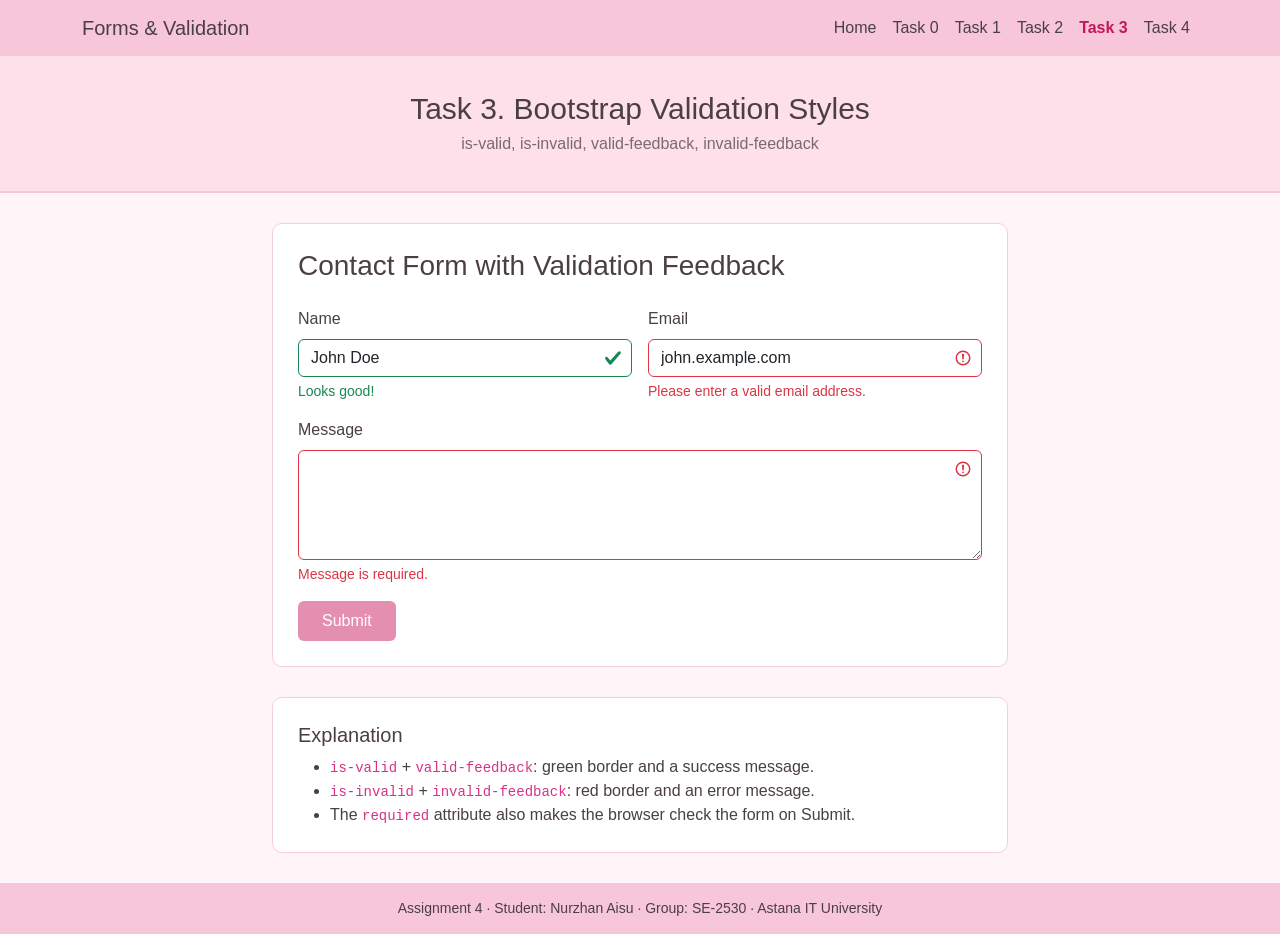
==== task3-feedback.html @ 20d72f4f "Add files via upload" ====
<!DOCTYPE html>
<html lang="en">
<head>
  <meta charset="UTF-8">
  <meta name="viewport" content="width=device-width, initial-scale=1">
  <title>Task 3. Bootstrap Validation Styles | Assignment 4</title>
  <link href="https://cdn.jsdelivr.net/npm/bootstrap@5.3.3/dist/css/bootstrap.min.css" rel="stylesheet">
  <link href="css/style.css" rel="stylesheet">
</head>
<body>

  <nav class="navbar navbar-expand-lg">
    <div class="container">
      <a class="navbar-brand" href="index.html">Forms &amp; Validation</a>
      <button class="navbar-toggler" type="button" data-bs-toggle="collapse" data-bs-target="#menu">
        <span class="navbar-toggler-icon"></span>
      </button>
      <div class="collapse navbar-collapse" id="menu">
        <ul class="navbar-nav ms-auto">
          <li class="nav-item"><a class="nav-link" href="index.html">Home</a></li><li class="nav-item"><a class="nav-link" href="task0-contact.html">Task 0</a></li><li class="nav-item"><a class="nav-link" href="task1-validation.html">Task 1</a></li><li class="nav-item"><a class="nav-link" href="task2-bootstrap.html">Task 2</a></li><li class="nav-item"><a class="nav-link active" href="task3-feedback.html">Task 3</a></li><li class="nav-item"><a class="nav-link" href="task4-registration.html">Task 4</a></li>
        </ul>
      </div>
    </div>
  </nav>

  <header class="page-header">
    <div class="container">
      <h1>Task 3. Bootstrap Validation Styles</h1>
      <p>is-valid, is-invalid, valid-feedback, invalid-feedback</p>
    </div>
  </header>

  <main class="container">
    <div class="row justify-content-center">
      <div class="col-lg-8">
        <div class="form-card">
          <h3 class="mb-4">Contact Form with Validation Feedback</h3>
          <form action="#" method="post">
            <div class="row g-3">

              <div class="col-md-6">
                <label for="name" class="form-label">Name</label>
                <input type="text" class="form-control is-valid" id="name" value="John Doe" required>
                <div class="valid-feedback">Looks good!</div>
              </div>

              <div class="col-md-6">
                <label for="email" class="form-label">Email</label>
                <input type="email" class="form-control is-invalid" id="email" value="john.example.com" required>
                <div class="invalid-feedback">Please enter a valid email address.</div>
              </div>

              <div class="col-12">
                <label for="message" class="form-label">Message</label>
                <textarea class="form-control is-invalid" id="message" rows="4" required></textarea>
                <div class="invalid-feedback">Message is required.</div>
              </div>

              <div class="col-12">
                <button type="submit" class="btn btn-main">Submit</button>
              </div>
            </div>
          </form>
        </div>

        <div class="form-card">
          <h5>Explanation</h5>
          <ul class="mb-0">
            <li><code>is-valid</code> + <code>valid-feedback</code>: green border and a success message.</li>
            <li><code>is-invalid</code> + <code>invalid-feedback</code>: red border and an error message.</li>
            <li>The <code>required</code> attribute also makes the browser check the form on Submit.</li>
          </ul>
        </div>
      </div>
    </div>
  </main>

  <footer>Assignment 4 &middot; Student: Nurzhan Aisu &middot; Group: SE-2530 &middot; Astana IT University</footer>

  <script src="https://cdn.jsdelivr.net/npm/bootstrap@5.3.3/dist/js/bootstrap.bundle.min.js"></script>
</body>
</html>
---- css/style.css ----
body {
  background: #fff5f8;
  font-family: Arial, Helvetica, sans-serif;
  color: #4a3f45;
  min-height: 100vh;
  display: flex;
  flex-direction: column;
}

main { flex: 1; }

.navbar { background: #f7c6d9; }
.navbar .navbar-brand,
.navbar .nav-link { color: #4a3f45; }
.navbar .nav-link:hover,
.navbar .nav-link.active { color: #c2185b; font-weight: bold; }
.navbar-toggler { border-color: #4a3f45; }

.page-header {
  background: #fde0ea;
  padding: 35px 0;
  margin-bottom: 30px;
  text-align: center;
  border-bottom: 2px solid #f7c6d9;
}
.page-header h1 { font-size: 30px; margin-bottom: 5px; }
.page-header p { margin: 0; color: #7a6a72; }


.form-card {
  background: #ffffff;
  border: 1px solid #f3cfdb;
  border-radius: 10px;
  padding: 25px;
  margin-bottom: 30px;
}

.btn-main {
  background: #e58fb0;
  color: #fff;
  border: none;
  border-radius: 6px;
  padding: 8px 24px;
}
.btn-main:hover { background: #d4759a; color: #fff; }

.task-card {
  background: #fff;
  border: 1px solid #f3cfdb;
  border-radius: 10px;
  padding: 20px;
  height: 100%;
}
.task-card h5 { color: #c2185b; }

.plain-form label {
  display: block;
  font-weight: bold;
  margin-top: 12px;
  margin-bottom: 4px;
}
.plain-form input[type="text"],
.plain-form input[type="email"],
.plain-form input[type="tel"],
.plain-form input[type="number"],
.plain-form textarea {
  width: 100%;
  padding: 8px 10px;
  border: 1px solid #e3b8c9;
  border-radius: 6px;
  font-size: 16px;
}
.plain-form button {
  margin-top: 18px;
  background: #e58fb0;
  color: #fff;
  border: none;
  padding: 8px 24px;
  border-radius: 6px;
  font-size: 16px;
  cursor: pointer;
}
.plain-form button:hover { background: #d4759a; }

footer {
  background: #f7c6d9;
  text-align: center;
  padding: 15px 0;
  font-size: 14px;
}
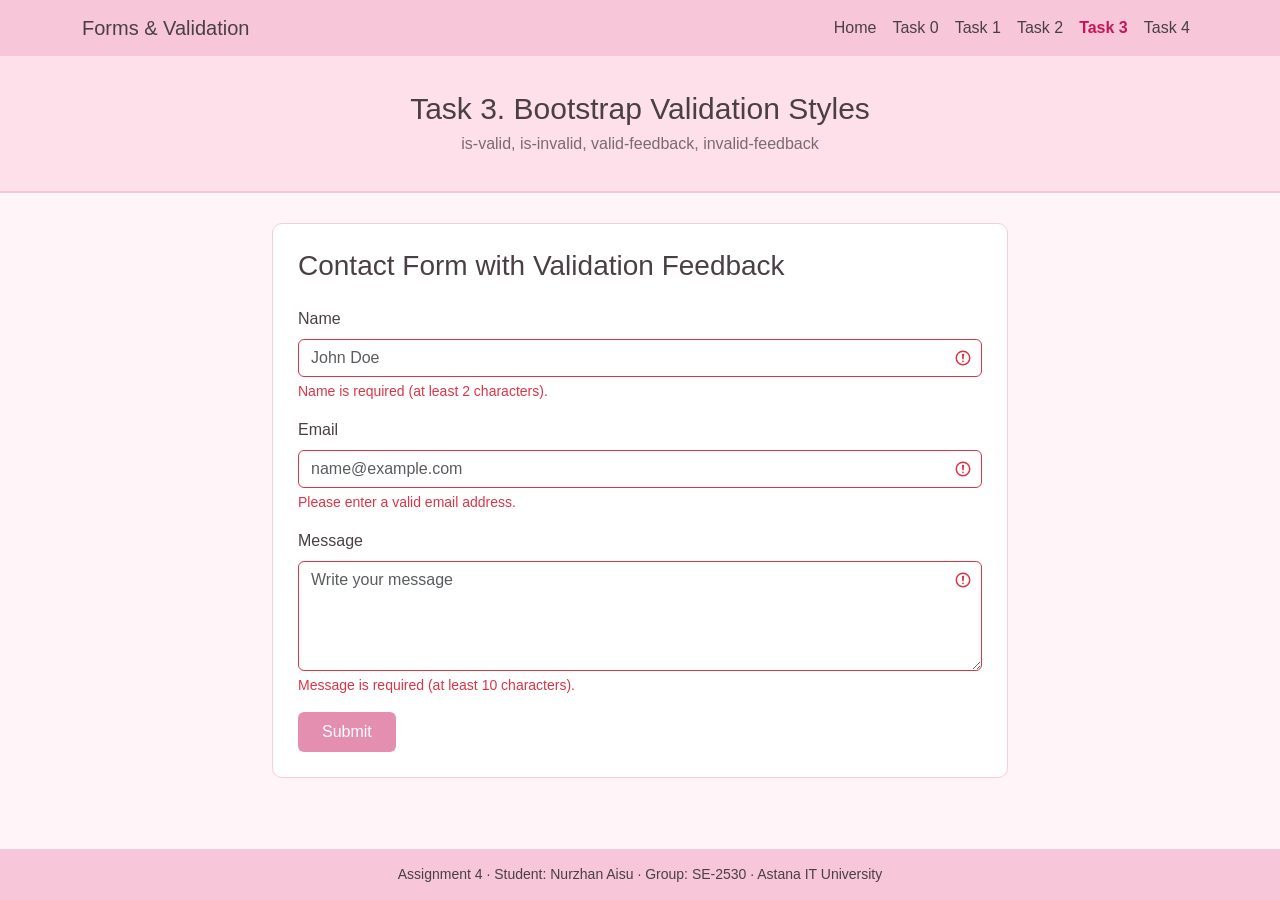
==== commit 40ebc09c: "Update task3-feedback.html" ====
--- a/task3-feedback.html
+++ b/task3-feedback.html
@@ -17,12 +17,16 @@
       </button>
       <div class="collapse navbar-collapse" id="menu">
         <ul class="navbar-nav ms-auto">
-          <li class="nav-item"><a class="nav-link" href="index.html">Home</a></li><li class="nav-item"><a class="nav-link" href="task0-contact.html">Task 0</a></li><li class="nav-item"><a class="nav-link" href="task1-validation.html">Task 1</a></li><li class="nav-item"><a class="nav-link" href="task2-bootstrap.html">Task 2</a></li><li class="nav-item"><a class="nav-link active" href="task3-feedback.html">Task 3</a></li><li class="nav-item"><a class="nav-link" href="task4-registration.html">Task 4</a></li>
+          <li class="nav-item"><a class="nav-link" href="index.html">Home</a></li>
+          <li class="nav-item"><a class="nav-link" href="task0-contact.html">Task 0</a></li>
+          <li class="nav-item"><a class="nav-link" href="task1-validation.html">Task 1</a></li>
+          <li class="nav-item"><a class="nav-link" href="task2-bootstrap.html">Task 2</a></li>
+          <li class="nav-item"><a class="nav-link active" href="task3-feedback.html">Task 3</a></li>
+          <li class="nav-item"><a class="nav-link" href="task4-registration.html">Task 4</a></li>
         </ul>
       </div>
     </div>
   </nav>
-
   <header class="page-header">
     <div class="container">
       <h1>Task 3. Bootstrap Validation Styles</h1>
@@ -33,44 +37,42 @@
   <main class="container">
     <div class="row justify-content-center">
       <div class="col-lg-8">
+
         <div class="form-card">
           <h3 class="mb-4">Contact Form with Validation Feedback</h3>
-          <form action="#" method="post">
+
+          <form action="#" method="post" class="was-validated">
             <div class="row g-3">
 
-              <div class="col-md-6">
+              <div class="col-12">
                 <label for="name" class="form-label">Name</label>
-                <input type="text" class="form-control is-valid" id="name" value="John Doe" required>
+                <input type="text" class="form-control" id="name" placeholder="John Doe" required minlength="2">
                 <div class="valid-feedback">Looks good!</div>
+                <div class="invalid-feedback">Name is required (at least 2 characters).</div>
               </div>
 
-              <div class="col-md-6">
+              <div class="col-12">
                 <label for="email" class="form-label">Email</label>
-                <input type="email" class="form-control is-invalid" id="email" value="john.example.com" required>
+                <input type="email" class="form-control" id="email" placeholder="name@example.com" required>
+                <div class="valid-feedback">Looks good!</div>
                 <div class="invalid-feedback">Please enter a valid email address.</div>
               </div>
 
               <div class="col-12">
                 <label for="message" class="form-label">Message</label>
-                <textarea class="form-control is-invalid" id="message" rows="4" required></textarea>
-                <div class="invalid-feedback">Message is required.</div>
+                <textarea class="form-control" id="message" rows="4" placeholder="Write your message" required minlength="10"></textarea>
+                <div class="valid-feedback">Looks good!</div>
+                <div class="invalid-feedback">Message is required (at least 10 characters).</div>
               </div>
 
               <div class="col-12">
                 <button type="submit" class="btn btn-main">Submit</button>
               </div>
+
             </div>
           </form>
         </div>
 
-        <div class="form-card">
-          <h5>Explanation</h5>
-          <ul class="mb-0">
-            <li><code>is-valid</code> + <code>valid-feedback</code>: green border and a success message.</li>
-            <li><code>is-invalid</code> + <code>invalid-feedback</code>: red border and an error message.</li>
-            <li>The <code>required</code> attribute also makes the browser check the form on Submit.</li>
-          </ul>
-        </div>
       </div>
     </div>
   </main>
